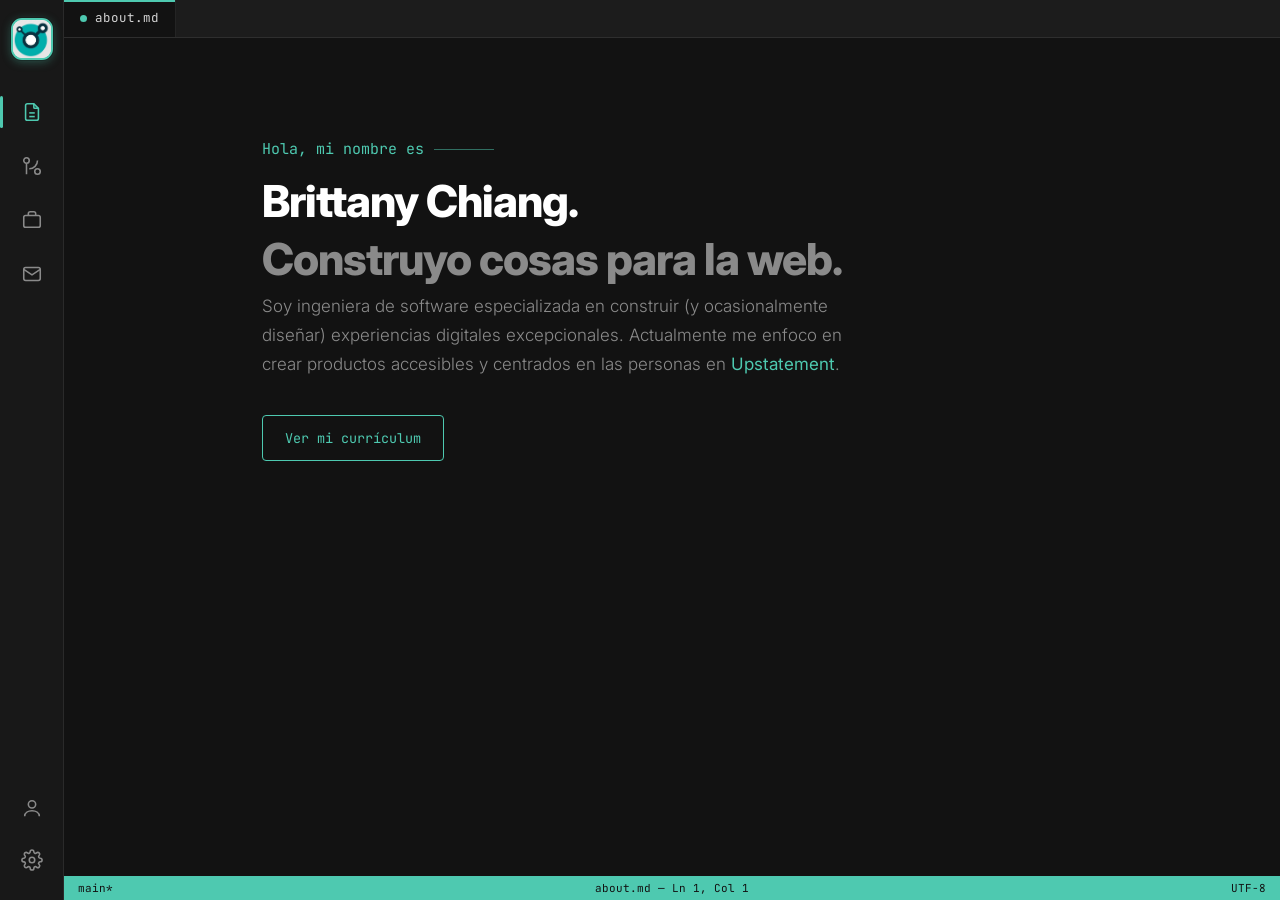
==== portfolio.html @ 973497be "Setup my own website portfolio" ====
<!DOCTYPE html>
<html lang="es">
<head>
<meta charset="UTF-8">
<meta name="viewport" content="width=device-width, initial-scale=1.0">
<title>Brittany Chiang — Portfolio</title>
<link href="https://cdnjs.cloudflare.com/ajax/libs/twitter-bootstrap/5.3.3/css/bootstrap.min.css" rel="stylesheet">
<link href="https://fonts.googleapis.com/css2?family=JetBrains+Mono:wght@400;500;700&family=Inter:wght@400;500;600;700;800&display=swap" rel="stylesheet">
<style>
  :root{
    --navy: #121212;
    --navy-light: #1c1c1c;
    --navy-lighter: #2a2a2a;
    --rail: #181818;
    --slate: #8a8a8a;
    --slate-light: #d4d4d4;
    --teal: #4ec9b0;
    --white: #ffffff;
    --border: rgba(255,255,255,0.08);
  }
  *{box-sizing:border-box;}
  html,body{height:100%;}
  body{
    margin:0;
    background:var(--navy);
    color:var(--slate);
    font-family:'Inter',sans-serif;
    overflow:hidden;
  }
  .app{
    display:flex;
    height:100vh;
    width:100vw;
  }

  /* ===== ICON RAIL ===== */
  .rail{
    width:64px;
    flex-shrink:0;
    background:var(--rail);
    border-right:1px solid var(--border);
    display:flex;
    flex-direction:column;
    align-items:center;
    padding-top:18px;
  }
  .rail-logo{
    width:42px;height:42px;
    border-radius:11px;
    overflow:hidden;
    background:#f6f7f8;
    border:2px solid var(--teal);
    box-shadow:0 0 0 1px rgba(0,0,0,0.25), 0 2px 10px rgba(78,201,176,0.35);
    display:flex;align-items:center;justify-content:center;
    margin-bottom:28px;
  }
  .rail-logo img{
    width:100%;height:100%;
    object-fit:cover;
  }
  .rail-icons{
    display:flex;
    flex-direction:column;
    gap:6px;
    flex:1;
  }
  .rail-btn{
    width:48px;height:48px;
    display:flex;align-items:center;justify-content:center;
    background:none;border:none;
    color:var(--slate);
    position:relative;
    cursor:pointer;
    border-radius:8px;
    transition:color .2s ease, background .2s ease;
  }
  .rail-btn svg{width:22px;height:22px;stroke:currentColor;fill:none;stroke-width:1.7;transition:transform .2s ease;}
  .rail-btn:hover{color:var(--white);}
  .rail-btn:hover svg{transform:translateY(-1px);}
  .rail-btn.active{color:var(--teal);}
  .rail-btn.active::before{
    content:"";
    position:absolute;
    left:-8px; top:8px; bottom:8px;
    width:3px;
    background:var(--teal);
    border-radius:2px;
  }
  .rail-bottom{
    display:flex;flex-direction:column;gap:4px;
    padding-bottom:16px;
  }
  .rail-tooltip{
    position:absolute;
    left:60px;
    background:var(--navy-lighter);
    color:var(--white);
    font-size:12px;
    font-family:'JetBrains Mono',monospace;
    padding:5px 10px;
    border-radius:5px;
    white-space:nowrap;
    opacity:0;
    pointer-events:none;
    transform:translateX(-6px);
    transition:opacity .15s ease, transform .15s ease;
    z-index:10;
    border:1px solid var(--border);
  }
  .rail-btn:hover .rail-tooltip{opacity:1; transform:translateX(0);}

  /* ===== MAIN AREA ===== */
  .main{
    flex:1;
    display:flex;
    flex-direction:column;
    min-width:0;
  }

  /* fake editor tab bar, reflects active section like an open file */
  .tabbar{
    height:38px;
    background:var(--navy-light);
    border-bottom:1px solid var(--border);
    display:flex;
    align-items:stretch;
    flex-shrink:0;
  }
  .tab{
    display:flex;align-items:center;gap:8px;
    padding:0 16px;
    font-family:'JetBrains Mono',monospace;
    font-size:12.5px;
    color:var(--slate-light);
    border-right:1px solid var(--border);
    background:var(--navy);
    position:relative;
  }
  .tab::before{
    content:"";
    position:absolute;
    top:0;left:0;right:0;
    height:2px;
    background:var(--teal);
  }
  .tab .dot{width:7px;height:7px;border-radius:50%;background:var(--teal);flex-shrink:0;}

  .content{
    flex:1;
    overflow-y:auto;
    padding:0;
  }
  .content::-webkit-scrollbar{width:10px;}
  .content::-webkit-scrollbar-track{background:var(--navy);}
  .content::-webkit-scrollbar-thumb{background:var(--navy-lighter);border-radius:6px;}

  .panel{
    display:none;
    max-width:900px;
    margin:0 auto;
    padding:100px 40px 120px;
    animation:fadeUp .45s ease;
  }
  .panel.show{display:block;}
  @keyframes fadeUp{
    from{opacity:0; transform:translateY(14px);}
    to{opacity:1; transform:translateY(0);}
  }

  .eyebrow{
    color:var(--teal);
    font-family:'JetBrains Mono',monospace;
    font-size:15px;
    margin-bottom:14px;
    display:flex;
    align-items:center;
    gap:10px;
  }
  .eyebrow::after{
    content:"";
    height:1px;
    flex:0 0 60px;
    background:var(--teal);
    opacity:.5;
  }
  h1.page-title{
    font-size:44px;
    font-weight:800;
    color:var(--white);
    margin:0 0 6px;
    letter-spacing:-1px;
  }
  h1.page-title span{color:var(--slate);}
  p.lead{
    max-width:600px;
    font-size:17px;
    line-height:1.7;
    color:var(--slate);
  }
  .btn-teal{
    margin-top:20px;
    display:inline-block;
    border:1px solid var(--teal);
    color:var(--teal);
    font-family:'JetBrains Mono',monospace;
    font-size:13.5px;
    padding:12px 22px;
    border-radius:4px;
    text-decoration:none;
    transition:background .2s ease, transform .2s ease;
  }
  .btn-teal:hover{background:rgba(100,255,218,0.08); transform:translateY(-2px); color:var(--teal);}

  /* numbered heading used for sections where sequence is real (experience timeline) */
  .num-heading{
    display:flex;align-items:center;gap:10px;
    font-size:26px;font-weight:700;color:var(--white);
    margin-bottom:36px;
  }
  .num-heading .n{color:var(--teal); font-family:'JetBrains Mono',monospace; font-size:20px;}
  .num-heading::after{content:"";flex:1;height:1px;background:var(--navy-lighter);margin-left:14px;}

  /* Experience */
  .exp-row{
    display:flex;
    gap:24px;
    padding:22px 0;
    border-bottom:1px solid var(--navy-lighter);
  }
  .exp-row:last-child{border-bottom:none;}
  .exp-date{
    width:130px;flex-shrink:0;
    font-family:'JetBrains Mono',monospace;
    font-size:12.5px;
    color:var(--slate);
    padding-top:3px;
  }
  .exp-role{color:var(--white); font-weight:600; font-size:16px; margin-bottom:4px;}
  .exp-company{color:var(--teal); font-weight:500;}
  .exp-desc{margin-top:8px; font-size:14.5px; line-height:1.7; color:var(--slate);}

  /* Projects */
  .proj-grid{display:grid; grid-template-columns:1fr 1fr; gap:22px;}
  @media (max-width:700px){.proj-grid{grid-template-columns:1fr;}}
  .proj-card{
    background:var(--navy-light);
    border:1px solid var(--border);
    border-radius:6px;
    padding:24px;
    transition:transform .25s ease, border-color .25s ease;
  }
  .proj-card:hover{transform:translateY(-5px); border-color:var(--teal);}
  .proj-top{display:flex; justify-content:space-between; align-items:flex-start; margin-bottom:18px;}
  .proj-icon{color:var(--teal);}
  .proj-icon svg{width:22px;height:22px;stroke:currentColor;fill:none;stroke-width:1.6;}
  .proj-links{display:flex; gap:12px; color:var(--slate-light);}
  .proj-links svg{width:19px;height:19px;stroke:currentColor;fill:none;stroke-width:1.6;}
  .proj-title{color:var(--white); font-size:17.5px; font-weight:700; margin-bottom:10px;}
  .proj-desc{font-size:14px; line-height:1.7; color:var(--slate);}
  .proj-stack{
    list-style:none; display:flex; flex-wrap:wrap; gap:10px 14px;
    padding:0; margin:18px 0 0;
    font-family:'JetBrains Mono',monospace;
    font-size:11.5px; color:var(--slate);
  }

  /* Contact */
  .contact-wrap{text-align:center; padding-top:60px;}
  .contact-wrap .eyebrow{justify-content:center;}
  .contact-wrap .eyebrow::after{display:none;}
  .contact-wrap h1{font-size:46px;}
  .contact-wrap p.lead{margin:0 auto; text-align:center;}
  .contact-links{
    display:flex; justify-content:center; gap:22px; margin-top:36px;
    font-family:'JetBrains Mono',monospace; font-size:13px;
  }
  .contact-links a{color:var(--slate-light); text-decoration:none; border-bottom:1px solid transparent;}
  .contact-links a:hover{color:var(--teal); border-color:var(--teal);}

  /* status bar bottom, VS Code flavor */
  .statusbar{
    height:24px;
    background:var(--teal);
    color:var(--navy);
    font-family:'JetBrains Mono',monospace;
    font-size:11px;
    display:flex;
    align-items:center;
    justify-content:space-between;
    padding:0 14px;
    flex-shrink:0;
  }
</style>
</head>
<body>

<div class="app">

  <!-- ICON RAIL -->
  <nav class="rail">
    <div class="rail-logo">
      <img src="img/logo.jpg" alt="HDesarrollo">
    </div>
    <div class="rail-icons">

      <button class="rail-btn active" data-target="about">
        <svg viewBox="0 0 24 24"><path d="M14 3v4a1 1 0 0 0 1 1h4"/><path d="M17 21H7a2 2 0 0 1-2-2V5a2 2 0 0 1 2-2h7l5 5v11a2 2 0 0 1-2 2z"/><path d="M9 13h6"/><path d="M9 17h6"/></svg>
        <span class="rail-tooltip">about.md</span>
      </button>

      <button class="rail-btn" data-target="experience">
        <svg viewBox="0 0 24 24"><circle cx="6" cy="6" r="3"/><path d="M6 9v12"/><circle cx="18" cy="18" r="3"/><path d="M18 6a9 9 0 0 1-9 9"/></svg>
        <span class="rail-tooltip">experience.js</span>
      </button>

      <button class="rail-btn" data-target="work">
        <svg viewBox="0 0 24 24"><rect x="3" y="7" width="18" height="13" rx="2"/><path d="M8 7V5a2 2 0 0 1 2-2h4a2 2 0 0 1 2 2v2"/></svg>
        <span class="rail-tooltip">work/</span>
      </button>

      <button class="rail-btn" data-target="contact">
        <svg viewBox="0 0 24 24"><rect x="3" y="5" width="18" height="14" rx="2"/><path d="m3 7 9 6 9-6"/></svg>
        <span class="rail-tooltip">contact.sh</span>
      </button>

    </div>
    <div class="rail-bottom">
      <button class="rail-btn">
        <svg viewBox="0 0 24 24"><circle cx="12" cy="8" r="4"/><path d="M4 21c0-4 4-6 8-6s8 2 8 6"/></svg>
        <span class="rail-tooltip">Brittany Chiang</span>
      </button>
      <button class="rail-btn">
        <svg viewBox="0 0 24 24"><circle cx="12" cy="12" r="3"/><path d="M19.4 15a1.7 1.7 0 0 0 .34 1.87l.06.06a2 2 0 1 1-2.83 2.83l-.06-.06a1.7 1.7 0 0 0-1.87-.34 1.7 1.7 0 0 0-1 1.55V21a2 2 0 0 1-4 0v-.09A1.7 1.7 0 0 0 9 19.4a1.7 1.7 0 0 0-1.87.34l-.06.06a2 2 0 1 1-2.83-2.83l.06-.06a1.7 1.7 0 0 0 .34-1.87 1.7 1.7 0 0 0-1.55-1H3a2 2 0 0 1 0-4h.09A1.7 1.7 0 0 0 4.6 9a1.7 1.7 0 0 0-.34-1.87l-.06-.06a2 2 0 1 1 2.83-2.83l.06.06a1.7 1.7 0 0 0 1.87.34H9a1.7 1.7 0 0 0 1-1.55V3a2 2 0 0 1 4 0v.09a1.7 1.7 0 0 0 1 1.55 1.7 1.7 0 0 0 1.87-.34l.06-.06a2 2 0 1 1 2.83 2.83l-.06.06a1.7 1.7 0 0 0-.34 1.87V9a1.7 1.7 0 0 0 1.55 1H21a2 2 0 0 1 0 4h-.09a1.7 1.7 0 0 0-1.55 1z"/></svg>
        <span class="rail-tooltip">Settings</span>
      </button>
    </div>
  </nav>

  <!-- MAIN AREA -->
  <div class="main">

    <div class="tabbar">
      <div class="tab" id="tabLabel"><span class="dot"></span><span id="tabText">about.md</span></div>
    </div>

    <div class="content">

      <!-- ABOUT -->
      <section class="panel show" id="panel-about">
        <div class="eyebrow">Hola, mi nombre es</div>
        <h1 class="page-title">Brittany Chiang.</h1>
        <h1 class="page-title"><span>Construyo cosas para la web.</span></h1>
        <p class="lead">
          Soy ingeniera de software especializada en construir (y ocasionalmente diseñar)
          experiencias digitales excepcionales. Actualmente me enfoco en crear productos
          accesibles y centrados en las personas en <strong style="color:var(--teal)">Upstatement</strong>.
        </p>
        <a href="#" class="btn-teal">Ver mi currículum</a>
      </section>

      <!-- EXPERIENCE -->
      <section class="panel" id="panel-experience">
        <div class="num-heading"><span class="n">02.</span> Dónde he trabajado</div>

        <div class="exp-row">
          <div class="exp-date">2023 — Presente</div>
          <div>
            <div class="exp-role">Ingeniera de Software <span class="exp-company">@ Upstatement</span></div>
            <div class="exp-desc">Desarrollo de interfaces accesibles y de alto rendimiento para clientes de medios, gobierno y salud, colaborando estrechamente con diseño y producto.</div>
          </div>
        </div>

        <div class="exp-row">
          <div class="exp-date">2021 — 2023</div>
          <div>
            <div class="exp-role">Desarrolladora Frontend <span class="exp-company">@ Apollo GraphQL</span></div>
            <div class="exp-desc">Construcción de herramientas de documentación interactivas y mejoras en el rendimiento del sitio principal, reduciendo el tiempo de carga en un 40%.</div>
          </div>
        </div>

        <div class="exp-row">
          <div class="exp-date">2019 — 2021</div>
          <div>
            <div class="exp-role">Ingeniera Frontend <span class="exp-company">@ Starry</span></div>
            <div class="exp-desc">Desarrollo del panel de autoservicio del cliente, utilizado por miles de usuarios cada día para gestionar su servicio de internet.</div>
          </div>
        </div>
      </section>

      <!-- WORK / PROJECTS -->
      <section class="panel" id="panel-work">
        <div class="num-heading"><span class="n">03.</span> Algunas cosas que he construido</div>

        <div class="proj-grid">
          <div class="proj-card">
            <div class="proj-top">
              <div class="proj-icon"><svg viewBox="0 0 24 24"><rect x="3" y="3" width="7" height="7" rx="1"/><rect x="14" y="3" width="7" height="7" rx="1"/><rect x="3" y="14" width="7" height="7" rx="1"/><rect x="14" y="14" width="7" height="7" rx="1"/></svg></div>
              <div class="proj-links">
                <svg viewBox="0 0 24 24"><path d="M9 19c-5 1.5-5-2.5-7-3m14 6v-3.9a3.1 3.1 0 0 0-.9-2.4c3-.3 6-1.5 6-6.6a5.1 5.1 0 0 0-1.4-3.5 4.7 4.7 0 0 0-.1-3.5s-1.1-.3-3.5 1.3a12.3 12.3 0 0 0-6.4 0C7.3 1.8 6.2 2.1 6.2 2.1a4.7 4.7 0 0 0-.1 3.5A5.1 5.1 0 0 0 4.7 9c0 5.1 3 6.3 6 6.6a3.1 3.1 0 0 0-.9 2.4V22"/></svg>
                <svg viewBox="0 0 24 24"><path d="M18 13v6a2 2 0 0 1-2 2H5a2 2 0 0 1-2-2V8a2 2 0 0 1 2-2h6"/><path d="m15 3 6 6"/><path d="M10 14 21 3"/></svg>
              </div>
            </div>
            <div class="proj-title">Halcyon Theme</div>
            <div class="proj-desc">Un tema oscuro de baja contrast para VS Code, Sublime Text, Atom, iTerm y más, descargado más de 200,000 veces.</div>
            <ul class="proj-stack"><li>VS Code</li><li>Sublime Text</li><li>Atom</li></ul>
          </div>

          <div class="proj-card">
            <div class="proj-top">
              <div class="proj-icon"><svg viewBox="0 0 24 24"><rect x="3" y="3" width="7" height="7" rx="1"/><rect x="14" y="3" width="7" height="7" rx="1"/><rect x="3" y="14" width="7" height="7" rx="1"/><rect x="14" y="14" width="7" height="7" rx="1"/></svg></div>
              <div class="proj-links">
                <svg viewBox="0 0 24 24"><path d="M9 19c-5 1.5-5-2.5-7-3m14 6v-3.9a3.1 3.1 0 0 0-.9-2.4c3-.3 6-1.5 6-6.6a5.1 5.1 0 0 0-1.4-3.5 4.7 4.7 0 0 0-.1-3.5s-1.1-.3-3.5 1.3a12.3 12.3 0 0 0-6.4 0C7.3 1.8 6.2 2.1 6.2 2.1a4.7 4.7 0 0 0-.1 3.5A5.1 5.1 0 0 0 4.7 9c0 5.1 3 6.3 6 6.6a3.1 3.1 0 0 0-.9 2.4V22"/></svg>
                <svg viewBox="0 0 24 24"><path d="M18 13v6a2 2 0 0 1-2 2H5a2 2 0 0 1-2-2V8a2 2 0 0 1 2-2h6"/><path d="m15 3 6 6"/><path d="M10 14 21 3"/></svg>
              </div>
            </div>
            <div class="proj-title">Spotify Profile</div>
            <div class="proj-desc">Aplicación web que usa la API de Spotify para mostrar información detallada sobre el perfil musical de un usuario.</div>
            <ul class="proj-stack"><li>React</li><li>Express</li><li>Spotify API</li></ul>
          </div>

          <div class="proj-card">
            <div class="proj-top">
              <div class="proj-icon"><svg viewBox="0 0 24 24"><rect x="3" y="3" width="7" height="7" rx="1"/><rect x="14" y="3" width="7" height="7" rx="1"/><rect x="3" y="14" width="7" height="7" rx="1"/><rect x="14" y="14" width="7" height="7" rx="1"/></svg></div>
              <div class="proj-links">
                <svg viewBox="0 0 24 24"><path d="M9 19c-5 1.5-5-2.5-7-3m14 6v-3.9a3.1 3.1 0 0 0-.9-2.4c3-.3 6-1.5 6-6.6a5.1 5.1 0 0 0-1.4-3.5 4.7 4.7 0 0 0-.1-3.5s-1.1-.3-3.5 1.3a12.3 12.3 0 0 0-6.4 0C7.3 1.8 6.2 2.1 6.2 2.1a4.7 4.7 0 0 0-.1 3.5A5.1 5.1 0 0 0 4.7 9c0 5.1 3 6.3 6 6.6a3.1 3.1 0 0 0-.9 2.4V22"/></svg>
              </div>
            </div>
            <div class="proj-title">Build a Spotify Connected App</div>
            <div class="proj-desc">Curso en video y guía escrita para construir una app conectada a la API de Spotify usando Node y React.</div>
            <ul class="proj-stack"><li>Node.js</li><li>React</li><li>Heroku</li></ul>
          </div>

          <div class="proj-card">
            <div class="proj-top">
              <div class="proj-icon"><svg viewBox="0 0 24 24"><rect x="3" y="3" width="7" height="7" rx="1"/><rect x="14" y="3" width="7" height="7" rx="1"/><rect x="3" y="14" width="7" height="7" rx="1"/><rect x="14" y="14" width="7" height="7" rx="1"/></svg></div>
              <div class="proj-links">
                <svg viewBox="0 0 24 24"><path d="M9 19c-5 1.5-5-2.5-7-3m14 6v-3.9a3.1 3.1 0 0 0-.9-2.4c3-.3 6-1.5 6-6.6a5.1 5.1 0 0 0-1.4-3.5 4.7 4.7 0 0 0-.1-3.5s-1.1-.3-3.5 1.3a12.3 12.3 0 0 0-6.4 0C7.3 1.8 6.2 2.1 6.2 2.1a4.7 4.7 0 0 0-.1 3.5A5.1 5.1 0 0 0 4.7 9c0 5.1 3 6.3 6 6.6a3.1 3.1 0 0 0-.9 2.4V22"/></svg>
                <svg viewBox="0 0 24 24"><path d="M18 13v6a2 2 0 0 1-2 2H5a2 2 0 0 1-2-2V8a2 2 0 0 1 2-2h6"/><path d="m15 3 6 6"/><path d="M10 14 21 3"/></svg>
              </div>
            </div>
            <div class="proj-title">Personal Website V3</div>
            <div class="proj-desc">Mi sitio personal, construido con Gatsby y alojado en Netlify, con animaciones cuidadas y diseño responsive.</div>
            <ul class="proj-stack"><li>Gatsby</li><li>Netlify CMS</li></ul>
          </div>
        </div>
      </section>

      <!-- CONTACT -->
      <section class="panel" id="panel-contact">
        <div class="contact-wrap">
          <div class="eyebrow">04. Qué sigue</div>
          <h1 class="page-title">Ponte en contacto</h1>
          <p class="lead">
            Actualmente estoy abierta a nuevas oportunidades; mi bandeja de entrada siempre
            está abierta. Ya sea que tengas una pregunta o solo quieras saludar, ¡haré lo
            posible por responderte!
          </p>
          <a href="mailto:hello@example.com" class="btn-teal">Di hola</a>
          <div class="contact-links">
            <a href="#">GitHub</a>
            <a href="#">LinkedIn</a>
            <a href="#">Twitter</a>
            <a href="#">Instagram</a>
          </div>
        </div>
      </section>

    </div>

    <div class="statusbar">
      <span>main*</span>
      <span id="statusText">about.md — Ln 1, Col 1</span>
      <span>UTF-8</span>
    </div>

  </div>
</div>

<script src="https://cdnjs.cloudflare.com/ajax/libs/twitter-bootstrap/5.3.3/js/bootstrap.bundle.min.js"></script>
<script>
  const buttons = document.querySelectorAll('.rail-btn[data-target]');
  const panels = document.querySelectorAll('.panel');
  const tabText = document.getElementById('tabText');
  const statusText = document.getElementById('statusText');

  const fileNames = {
    about: 'about.md',
    experience: 'experience.js',
    work: 'work/index.tsx',
    contact: 'contact.sh'
  };

  buttons.forEach(btn => {
    btn.addEventListener('click', () => {
      const target = btn.dataset.target;

      buttons.forEach(b => b.classList.remove('active'));
      btn.classList.add('active');

      panels.forEach(p => p.classList.remove('show'));
      document.getElementById('panel-' + target).classList.add('show');

      const name = fileNames[target];
      tabText.textContent = name;
      statusText.textContent = name + ' — Ln 1, Col 1';
    });
  });
</script>
</body>
</html>
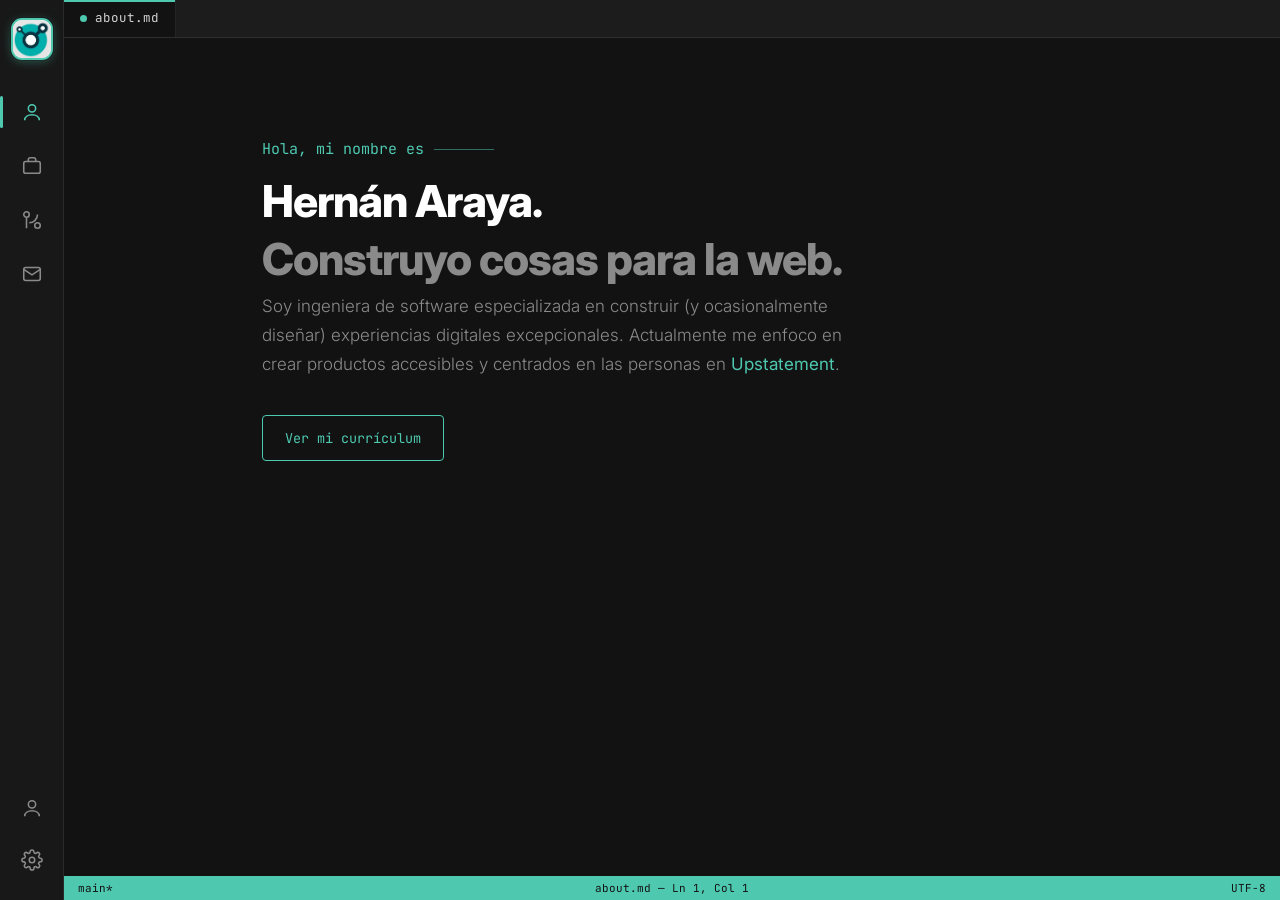
==== commit 1fda600e: "Add icon, update styles, html" ====
--- a/portfolio.html
+++ b/portfolio.html
@@ -3,294 +3,11 @@
 <head>
 <meta charset="UTF-8">
 <meta name="viewport" content="width=device-width, initial-scale=1.0">
-<title>Brittany Chiang — Portfolio</title>
+<link rel="icon" type="image/x-icon" href="img/icon.ico">
+<title>Hernan Araya L</title>
 <link href="https://cdnjs.cloudflare.com/ajax/libs/twitter-bootstrap/5.3.3/css/bootstrap.min.css" rel="stylesheet">
 <link href="https://fonts.googleapis.com/css2?family=JetBrains+Mono:wght@400;500;700&family=Inter:wght@400;500;600;700;800&display=swap" rel="stylesheet">
-<style>
-  :root{
-    --navy: #121212;
-    --navy-light: #1c1c1c;
-    --navy-lighter: #2a2a2a;
-    --rail: #181818;
-    --slate: #8a8a8a;
-    --slate-light: #d4d4d4;
-    --teal: #4ec9b0;
-    --white: #ffffff;
-    --border: rgba(255,255,255,0.08);
-  }
-  *{box-sizing:border-box;}
-  html,body{height:100%;}
-  body{
-    margin:0;
-    background:var(--navy);
-    color:var(--slate);
-    font-family:'Inter',sans-serif;
-    overflow:hidden;
-  }
-  .app{
-    display:flex;
-    height:100vh;
-    width:100vw;
-  }
-
-  /* ===== ICON RAIL ===== */
-  .rail{
-    width:64px;
-    flex-shrink:0;
-    background:var(--rail);
-    border-right:1px solid var(--border);
-    display:flex;
-    flex-direction:column;
-    align-items:center;
-    padding-top:18px;
-  }
-  .rail-logo{
-    width:42px;height:42px;
-    border-radius:11px;
-    overflow:hidden;
-    background:#f6f7f8;
-    border:2px solid var(--teal);
-    box-shadow:0 0 0 1px rgba(0,0,0,0.25), 0 2px 10px rgba(78,201,176,0.35);
-    display:flex;align-items:center;justify-content:center;
-    margin-bottom:28px;
-  }
-  .rail-logo img{
-    width:100%;height:100%;
-    object-fit:cover;
-  }
-  .rail-icons{
-    display:flex;
-    flex-direction:column;
-    gap:6px;
-    flex:1;
-  }
-  .rail-btn{
-    width:48px;height:48px;
-    display:flex;align-items:center;justify-content:center;
-    background:none;border:none;
-    color:var(--slate);
-    position:relative;
-    cursor:pointer;
-    border-radius:8px;
-    transition:color .2s ease, background .2s ease;
-  }
-  .rail-btn svg{width:22px;height:22px;stroke:currentColor;fill:none;stroke-width:1.7;transition:transform .2s ease;}
-  .rail-btn:hover{color:var(--white);}
-  .rail-btn:hover svg{transform:translateY(-1px);}
-  .rail-btn.active{color:var(--teal);}
-  .rail-btn.active::before{
-    content:"";
-    position:absolute;
-    left:-8px; top:8px; bottom:8px;
-    width:3px;
-    background:var(--teal);
-    border-radius:2px;
-  }
-  .rail-bottom{
-    display:flex;flex-direction:column;gap:4px;
-    padding-bottom:16px;
-  }
-  .rail-tooltip{
-    position:absolute;
-    left:60px;
-    background:var(--navy-lighter);
-    color:var(--white);
-    font-size:12px;
-    font-family:'JetBrains Mono',monospace;
-    padding:5px 10px;
-    border-radius:5px;
-    white-space:nowrap;
-    opacity:0;
-    pointer-events:none;
-    transform:translateX(-6px);
-    transition:opacity .15s ease, transform .15s ease;
-    z-index:10;
-    border:1px solid var(--border);
-  }
-  .rail-btn:hover .rail-tooltip{opacity:1; transform:translateX(0);}
-
-  /* ===== MAIN AREA ===== */
-  .main{
-    flex:1;
-    display:flex;
-    flex-direction:column;
-    min-width:0;
-  }
-
-  /* fake editor tab bar, reflects active section like an open file */
-  .tabbar{
-    height:38px;
-    background:var(--navy-light);
-    border-bottom:1px solid var(--border);
-    display:flex;
-    align-items:stretch;
-    flex-shrink:0;
-  }
-  .tab{
-    display:flex;align-items:center;gap:8px;
-    padding:0 16px;
-    font-family:'JetBrains Mono',monospace;
-    font-size:12.5px;
-    color:var(--slate-light);
-    border-right:1px solid var(--border);
-    background:var(--navy);
-    position:relative;
-  }
-  .tab::before{
-    content:"";
-    position:absolute;
-    top:0;left:0;right:0;
-    height:2px;
-    background:var(--teal);
-  }
-  .tab .dot{width:7px;height:7px;border-radius:50%;background:var(--teal);flex-shrink:0;}
-
-  .content{
-    flex:1;
-    overflow-y:auto;
-    padding:0;
-  }
-  .content::-webkit-scrollbar{width:10px;}
-  .content::-webkit-scrollbar-track{background:var(--navy);}
-  .content::-webkit-scrollbar-thumb{background:var(--navy-lighter);border-radius:6px;}
-
-  .panel{
-    display:none;
-    max-width:900px;
-    margin:0 auto;
-    padding:100px 40px 120px;
-    animation:fadeUp .45s ease;
-  }
-  .panel.show{display:block;}
-  @keyframes fadeUp{
-    from{opacity:0; transform:translateY(14px);}
-    to{opacity:1; transform:translateY(0);}
-  }
-
-  .eyebrow{
-    color:var(--teal);
-    font-family:'JetBrains Mono',monospace;
-    font-size:15px;
-    margin-bottom:14px;
-    display:flex;
-    align-items:center;
-    gap:10px;
-  }
-  .eyebrow::after{
-    content:"";
-    height:1px;
-    flex:0 0 60px;
-    background:var(--teal);
-    opacity:.5;
-  }
-  h1.page-title{
-    font-size:44px;
-    font-weight:800;
-    color:var(--white);
-    margin:0 0 6px;
-    letter-spacing:-1px;
-  }
-  h1.page-title span{color:var(--slate);}
-  p.lead{
-    max-width:600px;
-    font-size:17px;
-    line-height:1.7;
-    color:var(--slate);
-  }
-  .btn-teal{
-    margin-top:20px;
-    display:inline-block;
-    border:1px solid var(--teal);
-    color:var(--teal);
-    font-family:'JetBrains Mono',monospace;
-    font-size:13.5px;
-    padding:12px 22px;
-    border-radius:4px;
-    text-decoration:none;
-    transition:background .2s ease, transform .2s ease;
-  }
-  .btn-teal:hover{background:rgba(100,255,218,0.08); transform:translateY(-2px); color:var(--teal);}
-
-  /* numbered heading used for sections where sequence is real (experience timeline) */
-  .num-heading{
-    display:flex;align-items:center;gap:10px;
-    font-size:26px;font-weight:700;color:var(--white);
-    margin-bottom:36px;
-  }
-  .num-heading .n{color:var(--teal); font-family:'JetBrains Mono',monospace; font-size:20px;}
-  .num-heading::after{content:"";flex:1;height:1px;background:var(--navy-lighter);margin-left:14px;}
-
-  /* Experience */
-  .exp-row{
-    display:flex;
-    gap:24px;
-    padding:22px 0;
-    border-bottom:1px solid var(--navy-lighter);
-  }
-  .exp-row:last-child{border-bottom:none;}
-  .exp-date{
-    width:130px;flex-shrink:0;
-    font-family:'JetBrains Mono',monospace;
-    font-size:12.5px;
-    color:var(--slate);
-    padding-top:3px;
-  }
-  .exp-role{color:var(--white); font-weight:600; font-size:16px; margin-bottom:4px;}
-  .exp-company{color:var(--teal); font-weight:500;}
-  .exp-desc{margin-top:8px; font-size:14.5px; line-height:1.7; color:var(--slate);}
-
-  /* Projects */
-  .proj-grid{display:grid; grid-template-columns:1fr 1fr; gap:22px;}
-  @media (max-width:700px){.proj-grid{grid-template-columns:1fr;}}
-  .proj-card{
-    background:var(--navy-light);
-    border:1px solid var(--border);
-    border-radius:6px;
-    padding:24px;
-    transition:transform .25s ease, border-color .25s ease;
-  }
-  .proj-card:hover{transform:translateY(-5px); border-color:var(--teal);}
-  .proj-top{display:flex; justify-content:space-between; align-items:flex-start; margin-bottom:18px;}
-  .proj-icon{color:var(--teal);}
-  .proj-icon svg{width:22px;height:22px;stroke:currentColor;fill:none;stroke-width:1.6;}
-  .proj-links{display:flex; gap:12px; color:var(--slate-light);}
-  .proj-links svg{width:19px;height:19px;stroke:currentColor;fill:none;stroke-width:1.6;}
-  .proj-title{color:var(--white); font-size:17.5px; font-weight:700; margin-bottom:10px;}
-  .proj-desc{font-size:14px; line-height:1.7; color:var(--slate);}
-  .proj-stack{
-    list-style:none; display:flex; flex-wrap:wrap; gap:10px 14px;
-    padding:0; margin:18px 0 0;
-    font-family:'JetBrains Mono',monospace;
-    font-size:11.5px; color:var(--slate);
-  }
-
-  /* Contact */
-  .contact-wrap{text-align:center; padding-top:60px;}
-  .contact-wrap .eyebrow{justify-content:center;}
-  .contact-wrap .eyebrow::after{display:none;}
-  .contact-wrap h1{font-size:46px;}
-  .contact-wrap p.lead{margin:0 auto; text-align:center;}
-  .contact-links{
-    display:flex; justify-content:center; gap:22px; margin-top:36px;
-    font-family:'JetBrains Mono',monospace; font-size:13px;
-  }
-  .contact-links a{color:var(--slate-light); text-decoration:none; border-bottom:1px solid transparent;}
-  .contact-links a:hover{color:var(--teal); border-color:var(--teal);}
-
-  /* status bar bottom, VS Code flavor */
-  .statusbar{
-    height:24px;
-    background:var(--teal);
-    color:var(--navy);
-    font-family:'JetBrains Mono',monospace;
-    font-size:11px;
-    display:flex;
-    align-items:center;
-    justify-content:space-between;
-    padding:0 14px;
-    flex-shrink:0;
-  }
-</style>
+<link rel="stylesheet" type="text/css" href="styles.css">
 </head>
 <body>
 
@@ -299,24 +16,29 @@
   <!-- ICON RAIL -->
   <nav class="rail">
     <div class="rail-logo">
-      <img src="img/logo.jpg" alt="HDesarrollo">
-    </div>
+      <img src="img/logo.jpg" alt="HDesarrollo" title="HDesarrollo">
+    </div>
+
     <div class="rail-icons">
+     
 
       <button class="rail-btn active" data-target="about">
-        <svg viewBox="0 0 24 24"><path d="M14 3v4a1 1 0 0 0 1 1h4"/><path d="M17 21H7a2 2 0 0 1-2-2V5a2 2 0 0 1 2-2h7l5 5v11a2 2 0 0 1-2 2z"/><path d="M9 13h6"/><path d="M9 17h6"/></svg>
+        <!--<svg viewBox="0 0 24 24"><path d="M14 3v4a1 1 0 0 0 1 1h4"/><path d="M17 21H7a2 2 0 0 1-2-2V5a2 2 0 0 1 2-2h7l5 5v11a2 2 0 0 1-2 2z"/><path d="M9 13h6"/><path d="M9 17h6"/></svg>-->
+        <svg viewBox="0 0 24 24"><circle cx="12" cy="8" r="4"/><path d="M4 21c0-4 4-6 8-6s8 2 8 6"/></svg>
         <span class="rail-tooltip">about.md</span>
+      </button>
+
+       <button class="rail-btn" data-target="work">
+        <svg viewBox="0 0 24 24"><rect x="3" y="7" width="18" height="13" rx="2"/><path d="M8 7V5a2 2 0 0 1 2-2h4a2 2 0 0 1 2 2v2"/></svg>
+        <span class="rail-tooltip">experience.py</span>
       </button>
 
       <button class="rail-btn" data-target="experience">
         <svg viewBox="0 0 24 24"><circle cx="6" cy="6" r="3"/><path d="M6 9v12"/><circle cx="18" cy="18" r="3"/><path d="M18 6a9 9 0 0 1-9 9"/></svg>
-        <span class="rail-tooltip">experience.js</span>
-      </button>
-
-      <button class="rail-btn" data-target="work">
-        <svg viewBox="0 0 24 24"><rect x="3" y="7" width="18" height="13" rx="2"/><path d="M8 7V5a2 2 0 0 1 2-2h4a2 2 0 0 1 2 2v2"/></svg>
-        <span class="rail-tooltip">work/</span>
-      </button>
+        <span class="rail-tooltip">projects.js</span>
+      </button>
+
+     
 
       <button class="rail-btn" data-target="contact">
         <svg viewBox="0 0 24 24"><rect x="3" y="5" width="18" height="14" rx="2"/><path d="m3 7 9 6 9-6"/></svg>
@@ -327,7 +49,7 @@
     <div class="rail-bottom">
       <button class="rail-btn">
         <svg viewBox="0 0 24 24"><circle cx="12" cy="8" r="4"/><path d="M4 21c0-4 4-6 8-6s8 2 8 6"/></svg>
-        <span class="rail-tooltip">Brittany Chiang</span>
+        <span class="rail-tooltip">Hernán Araya</span>
       </button>
       <button class="rail-btn">
         <svg viewBox="0 0 24 24"><circle cx="12" cy="12" r="3"/><path d="M19.4 15a1.7 1.7 0 0 0 .34 1.87l.06.06a2 2 0 1 1-2.83 2.83l-.06-.06a1.7 1.7 0 0 0-1.87-.34 1.7 1.7 0 0 0-1 1.55V21a2 2 0 0 1-4 0v-.09A1.7 1.7 0 0 0 9 19.4a1.7 1.7 0 0 0-1.87.34l-.06.06a2 2 0 1 1-2.83-2.83l.06-.06a1.7 1.7 0 0 0 .34-1.87 1.7 1.7 0 0 0-1.55-1H3a2 2 0 0 1 0-4h.09A1.7 1.7 0 0 0 4.6 9a1.7 1.7 0 0 0-.34-1.87l-.06-.06a2 2 0 1 1 2.83-2.83l.06.06a1.7 1.7 0 0 0 1.87.34H9a1.7 1.7 0 0 0 1-1.55V3a2 2 0 0 1 4 0v.09a1.7 1.7 0 0 0 1 1.55 1.7 1.7 0 0 0 1.87-.34l.06-.06a2 2 0 1 1 2.83 2.83l-.06.06a1.7 1.7 0 0 0-.34 1.87V9a1.7 1.7 0 0 0 1.55 1H21a2 2 0 0 1 0 4h-.09a1.7 1.7 0 0 0-1.55 1z"/></svg>
@@ -348,7 +70,7 @@
       <!-- ABOUT -->
       <section class="panel show" id="panel-about">
         <div class="eyebrow">Hola, mi nombre es</div>
-        <h1 class="page-title">Brittany Chiang.</h1>
+        <h1 class="page-title">Hernán Araya.</h1>
         <h1 class="page-title"><span>Construyo cosas para la web.</span></h1>
         <p class="lead">
           Soy ingeniera de software especializada en construir (y ocasionalmente diseñar)
@@ -359,7 +81,7 @@
       </section>
 
       <!-- EXPERIENCE -->
-      <section class="panel" id="panel-experience">
+      <section class="panel" id="panel-work">
         <div class="num-heading"><span class="n">02.</span> Dónde he trabajado</div>
 
         <div class="exp-row">
@@ -388,7 +110,7 @@
       </section>
 
       <!-- WORK / PROJECTS -->
-      <section class="panel" id="panel-work">
+      <section class="panel" id="panel-experience">
         <div class="num-heading"><span class="n">03.</span> Algunas cosas que he construido</div>
 
         <div class="proj-grid">
@@ -477,34 +199,6 @@
 </div>
 
 <script src="https://cdnjs.cloudflare.com/ajax/libs/twitter-bootstrap/5.3.3/js/bootstrap.bundle.min.js"></script>
-<script>
-  const buttons = document.querySelectorAll('.rail-btn[data-target]');
-  const panels = document.querySelectorAll('.panel');
-  const tabText = document.getElementById('tabText');
-  const statusText = document.getElementById('statusText');
-
-  const fileNames = {
-    about: 'about.md',
-    experience: 'experience.js',
-    work: 'work/index.tsx',
-    contact: 'contact.sh'
-  };
-
-  buttons.forEach(btn => {
-    btn.addEventListener('click', () => {
-      const target = btn.dataset.target;
-
-      buttons.forEach(b => b.classList.remove('active'));
-      btn.classList.add('active');
-
-      panels.forEach(p => p.classList.remove('show'));
-      document.getElementById('panel-' + target).classList.add('show');
-
-      const name = fileNames[target];
-      tabText.textContent = name;
-      statusText.textContent = name + ' — Ln 1, Col 1';
-    });
-  });
-</script>
+<script src="script.js"> </script>
 </body>
 </html>
--- a/styles.css
+++ b/styles.css
@@ -0,0 +1,283 @@
+  :root{
+    --navy: #121212;
+    --navy-light: #1c1c1c;
+    --navy-lighter: #2a2a2a;
+    --rail: #181818;
+    --slate: #8a8a8a;
+    --slate-light: #d4d4d4;
+    --teal: #4ec9b0;
+    --white: #ffffff;
+    --border: rgba(255,255,255,0.08);
+  }
+  *{box-sizing:border-box;}
+  html,body{height:100%;}
+  body{
+    margin:0;
+    background:var(--navy);
+    color:var(--slate);
+    font-family:'Inter',sans-serif;
+    overflow:hidden;
+  }
+  .app{
+    display:flex;
+    height:100vh;
+    width:100vw;
+  }
+
+  /* ===== ICON RAIL ===== */
+  .rail{
+    width:64px;
+    flex-shrink:0;
+    background:var(--rail);
+    border-right:1px solid var(--border);
+    display:flex;
+    flex-direction:column;
+    align-items:center;
+    padding-top:18px;
+  }
+  .rail-logo{
+    width:42px;height:42px;
+    border-radius:11px;
+    overflow:hidden;
+    background:#f6f7f8;
+    border:2px solid var(--teal);
+    box-shadow:0 0 0 1px rgba(0,0,0,0.25), 0 2px 10px rgba(78,201,176,0.35);
+    display:flex;align-items:center;justify-content:center;
+    margin-bottom:28px;
+  }
+  .rail-logo img{
+    width:100%;height:100%;
+    object-fit:cover;
+  }
+  .rail-icons{
+    display:flex;
+    flex-direction:column;
+    gap:6px;
+    flex:1;
+  }
+  .rail-btn{
+    width:48px;height:48px;
+    display:flex;align-items:center;justify-content:center;
+    background:none;border:none;
+    color:var(--slate);
+    position:relative;
+    cursor:pointer;
+    border-radius:8px;
+    transition:color .2s ease, background .2s ease;
+  }
+  .rail-btn svg{width:22px;height:22px;stroke:currentColor;fill:none;stroke-width:1.7;transition:transform .2s ease;}
+  .rail-btn:hover{color:var(--white);}
+  .rail-btn:hover svg{transform:translateY(-1px);}
+  .rail-btn.active{color:var(--teal);}
+  .rail-btn.active::before{
+    content:"";
+    position:absolute;
+    left:-8px; top:8px; bottom:8px;
+    width:3px;
+    background:var(--teal);
+    border-radius:2px;
+  }
+  .rail-bottom{
+    display:flex;flex-direction:column;gap:4px;
+    padding-bottom:16px;
+  }
+  .rail-tooltip{
+    position:absolute;
+    left:60px;
+    background:var(--navy-lighter);
+    color:var(--white);
+    font-size:12px;
+    font-family:'JetBrains Mono',monospace;
+    padding:5px 10px;
+    border-radius:5px;
+    white-space:nowrap;
+    opacity:0;
+    pointer-events:none;
+    transform:translateX(-6px);
+    transition:opacity .15s ease, transform .15s ease;
+    z-index:10;
+    border:1px solid var(--border);
+  }
+  .rail-btn:hover .rail-tooltip{opacity:1; transform:translateX(0);}
+
+  /* ===== MAIN AREA ===== */
+  .main{
+    flex:1;
+    display:flex;
+    flex-direction:column;
+    min-width:0;
+  }
+
+  /* fake editor tab bar, reflects active section like an open file */
+  .tabbar{
+    height:38px;
+    background:var(--navy-light);
+    border-bottom:1px solid var(--border);
+    display:flex;
+    align-items:stretch;
+    flex-shrink:0;
+  }
+  .tab{
+    display:flex;align-items:center;gap:8px;
+    padding:0 16px;
+    font-family:'JetBrains Mono',monospace;
+    font-size:12.5px;
+    color:var(--slate-light);
+    border-right:1px solid var(--border);
+    background:var(--navy);
+    position:relative;
+  }
+  .tab::before{
+    content:"";
+    position:absolute;
+    top:0;left:0;right:0;
+    height:2px;
+    background:var(--teal);
+  }
+  .tab .dot{width:7px;height:7px;border-radius:50%;background:var(--teal);flex-shrink:0;}
+
+  .content{
+    flex:1;
+    overflow-y:auto;
+    padding:0;
+  }
+  .content::-webkit-scrollbar{width:10px;}
+  .content::-webkit-scrollbar-track{background:var(--navy);}
+  .content::-webkit-scrollbar-thumb{background:var(--navy-lighter);border-radius:6px;}
+
+  .panel{
+    display:none;
+    max-width:900px;
+    margin:0 auto;
+    padding:100px 40px 120px;
+    animation:fadeUp .45s ease;
+  }
+  .panel.show{display:block;}
+  @keyframes fadeUp{
+    from{opacity:0; transform:translateY(14px);}
+    to{opacity:1; transform:translateY(0);}
+  }
+
+  .eyebrow{
+    color:var(--teal);
+    font-family:'JetBrains Mono',monospace;
+    font-size:15px;
+    margin-bottom:14px;
+    display:flex;
+    align-items:center;
+    gap:10px;
+  }
+  .eyebrow::after{
+    content:"";
+    height:1px;
+    flex:0 0 60px;
+    background:var(--teal);
+    opacity:.5;
+  }
+  h1.page-title{
+    font-size:44px;
+    font-weight:800;
+    color:var(--white);
+    margin:0 0 6px;
+    letter-spacing:-1px;
+  }
+  h1.page-title span{color:var(--slate);}
+  p.lead{
+    max-width:600px;
+    font-size:17px;
+    line-height:1.7;
+    color:var(--slate);
+  }
+  .btn-teal{
+    margin-top:20px;
+    display:inline-block;
+    border:1px solid var(--teal);
+    color:var(--teal);
+    font-family:'JetBrains Mono',monospace;
+    font-size:13.5px;
+    padding:12px 22px;
+    border-radius:4px;
+    text-decoration:none;
+    transition:background .2s ease, transform .2s ease;
+  }
+  .btn-teal:hover{background:rgba(100,255,218,0.08); transform:translateY(-2px); color:var(--teal);}
+
+  /* numbered heading used for sections where sequence is real (experience timeline) */
+  .num-heading{
+    display:flex;align-items:center;gap:10px;
+    font-size:26px;font-weight:700;color:var(--white);
+    margin-bottom:36px;
+  }
+  .num-heading .n{color:var(--teal); font-family:'JetBrains Mono',monospace; font-size:20px;}
+  .num-heading::after{content:"";flex:1;height:1px;background:var(--navy-lighter);margin-left:14px;}
+
+  /* Experience */
+  .exp-row{
+    display:flex;
+    gap:24px;
+    padding:22px 0;
+    border-bottom:1px solid var(--navy-lighter);
+  }
+  .exp-row:last-child{border-bottom:none;}
+  .exp-date{
+    width:130px;flex-shrink:0;
+    font-family:'JetBrains Mono',monospace;
+    font-size:12.5px;
+    color:var(--slate);
+    padding-top:3px;
+  }
+  .exp-role{color:var(--white); font-weight:600; font-size:16px; margin-bottom:4px;}
+  .exp-company{color:var(--teal); font-weight:500;}
+  .exp-desc{margin-top:8px; font-size:14.5px; line-height:1.7; color:var(--slate);}
+
+  /* Projects */
+  .proj-grid{display:grid; grid-template-columns:1fr 1fr; gap:22px;}
+  @media (max-width:700px){.proj-grid{grid-template-columns:1fr;}}
+  .proj-card{
+    background:var(--navy-light);
+    border:1px solid var(--border);
+    border-radius:6px;
+    padding:24px;
+    transition:transform .25s ease, border-color .25s ease;
+  }
+  .proj-card:hover{transform:translateY(-5px); border-color:var(--teal);}
+  .proj-top{display:flex; justify-content:space-between; align-items:flex-start; margin-bottom:18px;}
+  .proj-icon{color:var(--teal);}
+  .proj-icon svg{width:22px;height:22px;stroke:currentColor;fill:none;stroke-width:1.6;}
+  .proj-links{display:flex; gap:12px; color:var(--slate-light);}
+  .proj-links svg{width:19px;height:19px;stroke:currentColor;fill:none;stroke-width:1.6;}
+  .proj-title{color:var(--white); font-size:17.5px; font-weight:700; margin-bottom:10px;}
+  .proj-desc{font-size:14px; line-height:1.7; color:var(--slate);}
+  .proj-stack{
+    list-style:none; display:flex; flex-wrap:wrap; gap:10px 14px;
+    padding:0; margin:18px 0 0;
+    font-family:'JetBrains Mono',monospace;
+    font-size:11.5px; color:var(--slate);
+  }
+
+  /* Contact */
+  .contact-wrap{text-align:center; padding-top:60px;}
+  .contact-wrap .eyebrow{justify-content:center;}
+  .contact-wrap .eyebrow::after{display:none;}
+  .contact-wrap h1{font-size:46px;}
+  .contact-wrap p.lead{margin:0 auto; text-align:center;}
+  .contact-links{
+    display:flex; justify-content:center; gap:22px; margin-top:36px;
+    font-family:'JetBrains Mono',monospace; font-size:13px;
+  }
+  .contact-links a{color:var(--slate-light); text-decoration:none; border-bottom:1px solid transparent;}
+  .contact-links a:hover{color:var(--teal); border-color:var(--teal);}
+
+  /* status bar bottom, VS Code flavor */
+  .statusbar{
+    height:24px;
+    background:var(--teal);
+    color:var(--navy);
+    font-family:'JetBrains Mono',monospace;
+    font-size:11px;
+    display:flex;
+    align-items:center;
+    justify-content:space-between;
+    padding:0 14px;
+    flex-shrink:0;
+  }
